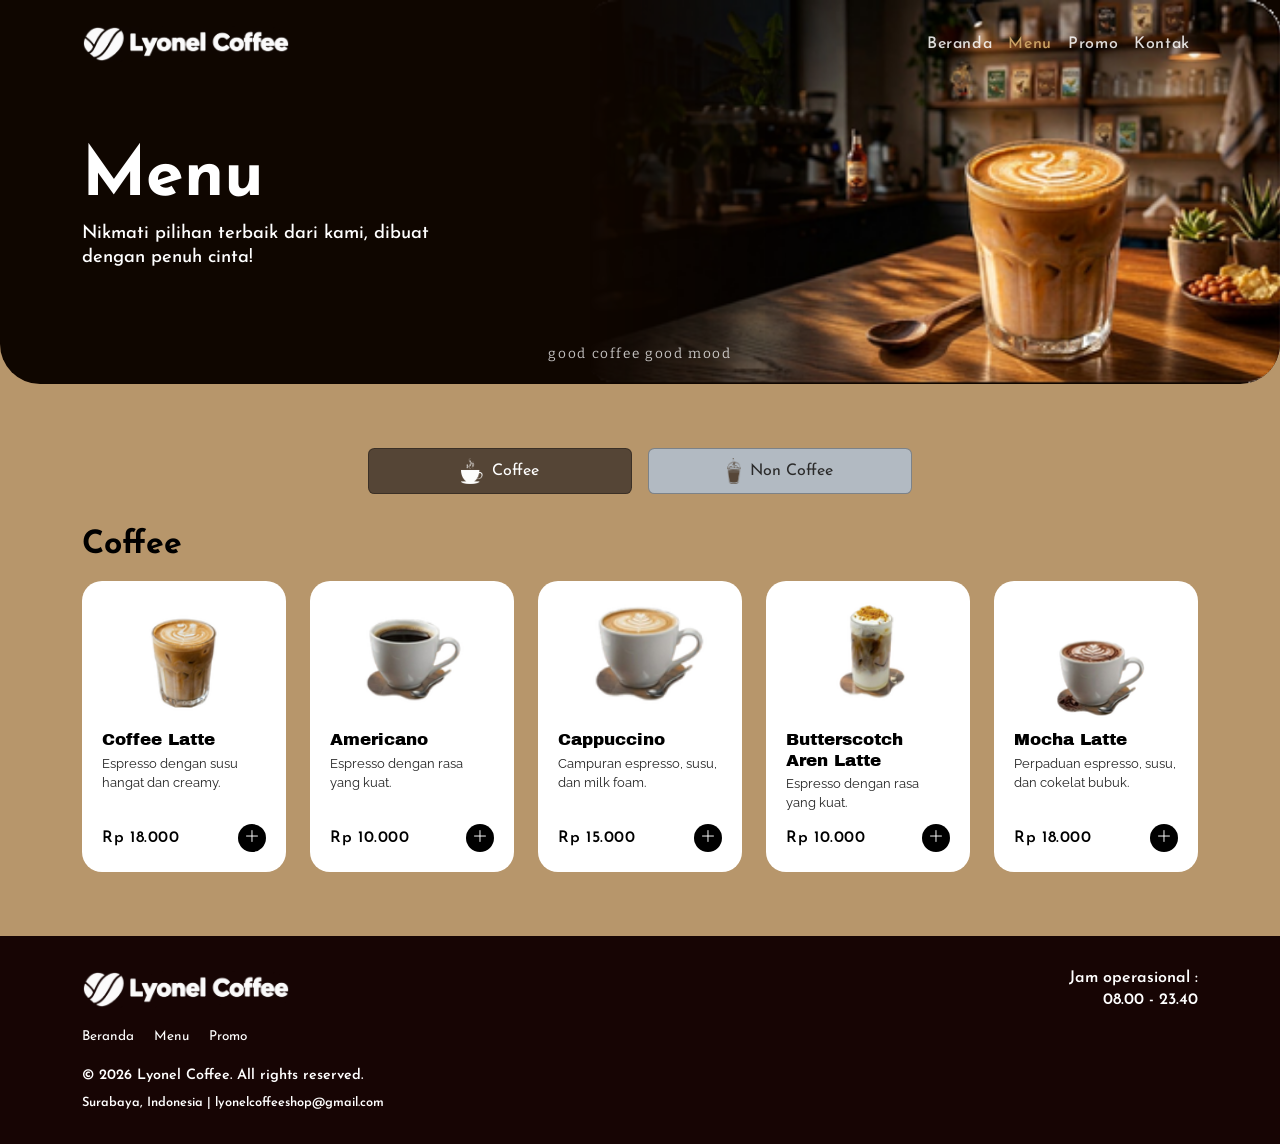
==== menu.html @ e07eecb4 "first commit" ====
<!DOCTYPE html>
<html lang="id">
<head>
  <meta charset="utf-8">
  <meta name="viewport" content="width=device-width, initial-scale=1">
  <title>Menu – Lyonel Coffee</title>
  <meta name="description" content="Daftar menu Lyonel Coffee: pilihan coffee dan non coffee lengkap dengan harga.">
  <meta name="theme-color" content="#0f0600">
  <link rel="icon" href="assets/img/brand/lyonel-coffee-logo.png" type="image/png">

  <!-- Fonts -->
  <link rel="preconnect" href="https://fonts.googleapis.com">
  <link rel="preconnect" href="https://fonts.gstatic.com" crossorigin>
  <link href="https://fonts.googleapis.com/css2?family=Abril+Fatface&family=Archivo+Black&family=Bitter:wght@600&family=Chelsea+Market&family=Josefin+Sans:wght@300;400;500;600;700&family=Raleway:wght@400;500&display=swap" rel="stylesheet">

  <!-- Bootstrap 5 + Bootstrap Icons -->
  <link href="https://cdn.jsdelivr.net/npm/bootstrap@5.3.3/dist/css/bootstrap.min.css" rel="stylesheet">
  <link href="https://cdn.jsdelivr.net/npm/bootstrap-icons@1.11.3/font/bootstrap-icons.min.css" rel="stylesheet">

  <link href="assets/css/style.css" rel="stylesheet">
</head>
<body>
  <a class="skip-link" href="#main">Lewati ke konten utama</a>

  <!-- ===== Hero + navigation ===== -->
  <header class="hero hero--compact">
    <nav class="site-nav navbar navbar-expand-lg navbar-dark" aria-label="Navigasi utama">
      <div class="container">
        <a class="navbar-brand" href="index.html" aria-label="Lyonel Coffee – beranda">
          <img class="site-nav__logo" src="assets/img/brand/lyonel-coffee-logo.png" alt="Lyonel Coffee" width="900" height="159">
        </a>
        <button class="navbar-toggler" type="button" data-bs-toggle="collapse" data-bs-target="#mainMenu"
                aria-controls="mainMenu" aria-expanded="false" aria-label="Buka menu navigasi">
          <i class="bi bi-list" aria-hidden="true"></i>
        </button>
        <div class="collapse navbar-collapse" id="mainMenu">
          <ul class="navbar-nav ms-auto align-items-lg-center">
            <li class="nav-item"><a class="nav-link" href="index.html">Beranda</a></li>
            <li class="nav-item"><a class="nav-link" href="menu.html" aria-current="page">Menu</a></li>
            <li class="nav-item"><a class="nav-link" href="index.html#promo">Promo</a></li>
            <li class="nav-item"><a class="nav-link" href="#kontak">Kontak</a></li>
          </ul>
        </div>
      </div>
    </nav>

    <div class="hero__media">
      <img src="assets/img/hero/hero-bg.png" alt="" width="366" height="200" fetchpriority="high">
    </div>

    <div class="container hero__body">
      <h1>Menu</h1>
      <p class="hero__text">Nikmati pilihan terbaik dari kami, dibuat dengan penuh cinta!</p>
    </div>
    <p class="hero__tagline">good coffee good mood</p>
  </header>

  <main id="main">
    <section class="section pb-0" aria-label="Daftar menu">
      <div class="container">
        <noscript>
          <p class="text-center">Aktifkan JavaScript untuk melihat daftar menu.</p>
        </noscript>

        <!-- Category tabs -->
        <div class="menu-tabs" id="menuTabs" role="tablist" aria-label="Kategori menu">
          <button class="menu-tab is-active" id="tab-coffee" type="button" role="tab"
                  data-category="coffee" aria-selected="true" aria-controls="menuPanels">
            <img class="icon-dark" src="assets/img/icons/icon-coffee.png" alt="" width="90" height="103">
            <img class="icon-light" src="assets/img/icons/icon-coffee-light.png" alt="" width="90" height="103">
            Coffee
          </button>
          <button class="menu-tab" id="tab-non-coffee" type="button" role="tab"
                  data-category="non-coffee" aria-selected="false" tabindex="-1" aria-controls="menuPanels">
            <img class="icon-dark" src="assets/img/icons/icon-non-coffee.png" alt="" width="62" height="116">
            <img class="icon-light" src="assets/img/icons/icon-non-coffee-light.png" alt="" width="62" height="116">
            Non Coffee
          </button>
        </div>

        <h2 class="menu-heading" id="menuHeading" aria-live="polite">Coffee</h2>

        <div id="menuPanels">
          <div data-menu-panel="coffee" role="tabpanel" aria-labelledby="tab-coffee">
            <div class="row justify-content-center g-3 g-lg-4"><!-- rendered by main.js --></div>
          </div>
          <div data-menu-panel="non-coffee" role="tabpanel" aria-labelledby="tab-non-coffee" hidden>
            <div class="row justify-content-center g-3 g-lg-4"><!-- rendered by main.js --></div>
          </div>
        </div>
      </div>
    </section>
  </main>

  <!-- ===== Product detail modal (filled by main.js) ===== -->
  <div class="modal fade product-modal" id="productModal" tabindex="-1" aria-labelledby="productModalTitle" aria-hidden="true">
    <div class="modal-dialog modal-dialog-centered modal-sm">
      <div class="modal-content">
        <div class="modal-header border-0 pb-0">
          <button type="button" class="btn-close ms-auto" data-bs-dismiss="modal" aria-label="Tutup"></button>
        </div>
        <div class="modal-body text-center pt-0">
          <img class="product-modal__image" data-modal-image src="assets/img/products/coffee-latte.png" alt="">
          <p class="product-modal__category" data-modal-category></p>
          <h2 class="modal-title product-modal__name" id="productModalTitle" data-modal-name></h2>
          <p class="product-modal__desc" data-modal-description></p>
          <p class="price product-modal__price mb-0" data-modal-price></p>
        </div>
      </div>
    </div>
  </div>

  <!-- ===== Footer ===== -->
  <footer class="site-footer" id="kontak">
    <div class="container">
      <div class="d-flex justify-content-between align-items-center gap-3">
        <a href="index.html" aria-label="Lyonel Coffee – beranda">
          <img class="site-footer__logo" src="assets/img/brand/lyonel-coffee-logo.png" alt="Lyonel Coffee" width="900" height="159" loading="lazy">
        </a>
        <p class="site-footer__hours text-end">Jam operasional :<br>08.00 - 23.40</p>
      </div>
      <ul class="site-footer__nav">
        <li><a href="index.html">Beranda</a></li>
        <li><a href="menu.html">Menu</a></li>
        <li><a href="index.html#promo">Promo</a></li>
      </ul>
      <p class="site-footer__copy">© 2026 Lyonel Coffee. All rights reserved.</p>
      <p class="site-footer__meta">Surabaya, Indonesia | <a href="mailto:lyonelcoffeeshop@gmail.com">lyonelcoffeeshop@gmail.com</a></p>
    </div>
  </footer>

  <script src="https://cdn.jsdelivr.net/npm/bootstrap@5.3.3/dist/js/bootstrap.bundle.min.js"></script>
  <script src="assets/js/products.js"></script>
  <script src="assets/js/main.js"></script>
</body>
</html>
---- assets/css/style.css ----
/* ==========================================================================
   Lyonel Coffee – stylesheet
   Sits on top of Bootstrap 5.3. Table of contents:
   1. Design tokens        5. Categories (Home)
   2. Base                 6. Best seller + product cards
   3. Navbar               7. Promo banners
   4. Hero                 8. Menu tabs
                           9. Modal · 10. Footer
   ========================================================================== */

/* 1. Design tokens ------------------------------------------------------ */
:root {
  /* Colour – sampled from the Canva references */
  --lc-tan: #b7966b;          /* page background */
  --lc-roast: #0f0600;        /* hero / dark photo tone */
  --lc-espresso: #170504;     /* footer */
  --lc-brown: #554536;        /* active tab, icon glyphs */
  --lc-slate: #b2bac2;        /* inactive tab */
  --lc-gold: #c9a063;         /* hero accent line */
  --lc-white: #fff;
  --lc-ink: #000;

  /* Typography – swap any family here and it updates site-wide */
  --font-slab: "Bitter", Georgia, serif;                         /* hero headline */
  --font-ui: "Josefin Sans", system-ui, sans-serif;              /* UI, prices, buttons */
  --font-text: "Raleway", system-ui, sans-serif;                 /* descriptions */
  --font-product: "Archivo Black", "Arial Black", sans-serif;    /* product names */
  --font-display: "Chelsea Market", Georgia, serif;              /* "Best Seller" */
  --font-promo: "Abril Fatface", Georgia, serif;                 /* "Gebyar Promo" */

  /* Shape & spacing */
  --radius-lg: 1.75rem;
  --radius-md: 1.25rem;
  --radius-sm: 0.4rem;
  --section-space: clamp(2rem, 5vw, 4rem);

  /* Bootstrap overrides */
  --bs-body-font-family: var(--font-ui);
  --bs-body-bg: var(--lc-tan);
  --bs-body-color: var(--lc-ink);
  --bs-border-radius: var(--radius-sm);
}

/* 2. Base --------------------------------------------------------------- */
html { scroll-padding-top: 1rem; }
@media (prefers-reduced-motion: no-preference) {
  html { scroll-behavior: smooth; }
}

body {
  display: flex;
  flex-direction: column;
  min-height: 100vh;
  overflow-x: clip;
}
main { flex: 1 0 auto; }

img { max-width: 100%; height: auto; }

:focus-visible {
  outline: 3px solid var(--lc-white);
  outline-offset: 3px;
  box-shadow: 0 0 0 5px var(--lc-ink);
}

.skip-link {
  position: absolute;
  left: 1rem;
  top: -4rem;
  z-index: 2000;
  padding: 0.5rem 1rem;
  background: var(--lc-white);
  color: var(--lc-ink);
  border-radius: var(--radius-sm);
}
.skip-link:focus { top: 1rem; }

.section { padding-block: var(--section-space); }

.section-title {
  margin: 0 0 1.5rem;
  text-align: center;
  font-family: var(--font-display);
  font-weight: 400;
  font-size: clamp(2rem, 6vw, 3rem);
  letter-spacing: 0.08em;
  text-transform: uppercase;
  color: var(--lc-white);
}

.price {
  font-family: var(--font-ui);
  font-weight: 600;
  font-size: 0.9rem;
  letter-spacing: 0.04em;
  white-space: nowrap;
}

/* The black "+" button used on every product card.
   The ::after enlarges the tap target to ~44px. */
.btn-add {
  position: relative;
  flex: none;
  display: grid;
  place-items: center;
  width: 1.75rem;
  height: 1.75rem;
  padding: 0;
  border: 0;
  border-radius: 50%;
  background: var(--lc-ink);
  color: var(--lc-white);
  font-size: 1rem;
  transition: transform 0.2s ease, background-color 0.2s ease;
}
.btn-add::after { content: ""; position: absolute; inset: -0.5rem; }
.btn-add:hover { background: var(--lc-brown); transform: scale(1.1); }

/* 3. Navbar (sits over the hero image) ---------------------------------- */
.site-nav {
  position: absolute;
  inset: 0 0 auto 0;
  z-index: 10;
  padding-block: 0.9rem;
}
.site-nav .navbar-brand { padding: 0; }
.site-nav__logo { display: block; width: 10.5rem; height: auto; }

.site-nav .navbar-toggler {
  border: 0;
  padding: 0.35rem 0.5rem;
  color: var(--lc-white);
  font-size: 1.75rem;
  line-height: 1;
}

/* Mobile menu panel */
.site-nav .navbar-collapse {
  margin-top: 0.75rem;
  padding: 0.75rem 1rem;
  border-radius: var(--radius-md);
  background: rgba(23, 5, 4, 0.94);
}
.site-nav .nav-link {
  padding: 0.7rem 0;
  font-weight: 500;
  letter-spacing: 0.04em;
  color: rgba(255, 255, 255, 0.85);
}
.site-nav .nav-link:hover,
.site-nav .nav-link[aria-current="page"] { color: var(--lc-gold); }

/* White pill button used in the hero and navbar */
.btn-lyonel {
  display: inline-flex;
  align-items: center;
  gap: 0.6rem;
  padding: 0.6rem 1.1rem;
  border: 0;
  border-radius: 0.7rem;
  background: var(--lc-white);
  color: var(--lc-ink);
  font-family: var(--font-ui);
  font-weight: 400;
  font-size: 1rem;
  text-decoration: none;
  transition: background-color 0.2s ease, color 0.2s ease;
}
.btn-lyonel i { transition: transform 0.2s ease; }
.btn-lyonel:hover { background: var(--lc-gold); color: var(--lc-ink); }
.btn-lyonel:hover i { transform: translateX(3px); }

@media (min-width: 992px) {
  .site-nav { padding-block: 1.5rem; }
  .site-nav__logo { width: 13rem; }
  .site-nav .navbar-collapse {
    margin-top: 0;
    padding: 0;
    background: none;
  }
  .site-nav .nav-link { padding: 0.5rem 1rem; }
  .site-nav .btn-lyonel { padding: 0.5rem 1.1rem; font-size: 0.95rem; }
}

/* 4. Hero --------------------------------------------------------------- */
.hero {
  position: relative;
  isolation: isolate;
  overflow: hidden;
  min-height: 17.5rem;
  border-radius: 0 0 var(--radius-lg) var(--radius-lg);
  background: var(--lc-roast);
  color: var(--lc-white);
}
.hero__media { position: absolute; inset: 0; z-index: -1; }
.hero__media img {
  width: 100%;
  height: 100%;
  object-fit: cover;
  object-position: 32% center;
}
/* keeps white text readable over the left side of the photo */
.hero__media::after {
  content: "";
  position: absolute;
  inset: 0;
  background: linear-gradient(90deg, rgba(15, 6, 0, 0.7) 0%, rgba(15, 6, 0, 0) 68%);
}

.hero__body {
  padding-top: 5.75rem;
  padding-bottom: 3rem;
}
.hero__lead {
  margin: 0 0 0.35rem;
  font-size: 1rem;
  font-weight: 300;
  letter-spacing: 0.04em;
  text-indent: 2.4rem;
}
.hero__title {
  margin: 0 0 1.25rem;
  font-family: var(--font-slab);
  font-weight: 600;
  font-size: clamp(1.15rem, 5.4vw, 1.5rem);
  line-height: 1.3;
  letter-spacing: 0.06em;
}
.hero__title span { display: block; }
.hero__title .is-accent { color: var(--lc-gold); }

.hero__tagline {
  position: absolute;
  inset: auto 0 0.7rem 0;
  margin: 0;
  text-align: center;
  font-family: var(--font-slab);
  font-size: 0.7rem;
  letter-spacing: 0.12em;
  color: rgba(255, 255, 255, 0.75);
}

/* Menu page: shorter hero with a large "Menu" heading */
.hero--compact .hero__body { padding-top: 6rem; padding-bottom: 3.25rem; }
.hero--compact h1 {
  margin: 0 0 0.6rem;
  font-family: var(--font-ui);
  font-weight: 700;
  font-size: clamp(2.4rem, 11vw, 3.25rem);
  line-height: 1;
}
.hero--compact p.hero__text {
  max-width: 14rem;
  margin: 0;
  font-size: 1rem;
  font-weight: 500;
  line-height: 1.35;
}

/* One orchestrated entrance: hero text only */
@media (prefers-reduced-motion: no-preference) {
  .hero__body > * { animation: hero-in 0.7s ease-out both; }
  .hero__body > :nth-child(2) { animation-delay: 0.08s; }
  .hero__body > :nth-child(3) { animation-delay: 0.16s; }
  @keyframes hero-in {
    from { opacity: 0; transform: translateY(0.75rem); }
    to { opacity: 1; transform: none; }
  }
}

/* Desktop: the supplied photo is only 366px wide, so it is shown in a
   limited panel on the right (fading into the dark hero) instead of being
   stretched across the whole screen. */
@media (min-width: 992px) {
  .hero { min-height: 33rem; border-radius: 0 0 2.5rem 2.5rem; }
  .hero--compact { min-height: 24rem; }
  .hero__media {
    inset: 0 0 0 auto;
    width: min(54%, 48rem);
    -webkit-mask-image: linear-gradient(90deg, transparent 0%, #000 38%);
    mask-image: linear-gradient(90deg, transparent 0%, #000 38%);
  }
  .hero__media::after { display: none; }
  .hero__media img { object-position: 70% center; }
  .hero__body { padding-top: 10.5rem; padding-bottom: 5rem; }
  .hero--compact .hero__body { padding-top: 9rem; padding-bottom: 4rem; }
  .hero__title { font-size: 2.4rem; margin-bottom: 2rem; }
  .hero__lead { font-size: 1.25rem; text-indent: 0; }
  .hero__tagline { font-size: 0.85rem; bottom: 1.25rem; }
  .hero--compact h1 { font-size: 4.25rem; }
  .hero--compact p.hero__text { max-width: 22rem; font-size: 1.15rem; }
}

/* 5. Categories (Home) -------------------------------------------------- */
.category-link {
  display: flex;
  flex-direction: column;
  align-items: center;
  gap: 0.6rem;
  color: var(--lc-ink);
  font-size: 0.95rem;
  text-decoration: none;
}
.category-link__circle {
  display: grid;
  place-items: center;
  width: 5.25rem;
  height: 5.25rem;
  border-radius: 50%;
  background: var(--lc-white);
  transition: transform 0.25s ease;
}
.category-link__circle img { height: 2.7rem; width: auto; }
.category-link:hover .category-link__circle { transform: scale(1.06); }
.category-link:hover { color: var(--lc-ink); }

@media (min-width: 992px) {
  .category-link__circle { width: 7.5rem; height: 7.5rem; }
  .category-link__circle img { height: 3.9rem; }
  .category-link { font-size: 1.05rem; }
}

/* 6. Best seller + product cards ---------------------------------------- */
.feature-card {
  overflow: hidden;
  height: 100%;
  border-radius: var(--radius-lg);
  background: var(--lc-white);
}
@media (min-width: 768px) {
  /* source photos are ~100px wide: cap the card so they are not over-stretched */
  .feature-card { width: 12.5rem; }
}
.feature-card__img {
  display: block;
  width: 100%;
  aspect-ratio: 97 / 112;
  object-fit: cover;
}
.feature-card__body { padding: 0.65rem 0.9rem 0.9rem; }
.feature-card__name {
  margin: 0 0 0.4rem;
  text-align: center;
  font-family: var(--font-ui);
  font-weight: 500;
  font-size: 0.95rem;
  letter-spacing: 0.1em;
  text-transform: lowercase;
}
.feature-card__row,
.product-card__row {
  display: flex;
  align-items: center;
  justify-content: space-between;
  gap: 0.5rem;
}

.link-more {
  display: inline-flex;
  align-items: center;
  gap: 0.5rem;
  margin-top: 1.5rem;
  font-size: 0.95rem;
  letter-spacing: 0.05em;
  color: var(--lc-ink);
  text-decoration: none;
}
.link-more:hover { text-decoration: underline; text-underline-offset: 0.3em; }

.product-card {
  display: flex;
  flex-direction: column;
  height: 100%;
  padding: 0.9rem 1rem 1rem;
  border-radius: var(--radius-md);
  background: var(--lc-white);
}
.product-card__img {
  display: block;
  width: 100%;
  height: 6.5rem;
  margin-bottom: 0.75rem;
  object-fit: contain;
  transition: transform 0.3s ease;
}
.product-card:hover .product-card__img { transform: scale(1.05); }
.product-card__name {
  margin: 0 0 0.3rem;
  font-family: var(--font-product);
  font-weight: 400;
  font-size: 0.95rem;
  line-height: 1.2;
}
.product-card__desc {
  margin: 0 0 0.75rem;
  font-family: var(--font-text);
  font-size: 0.75rem;
  line-height: 1.4;
  color: #222;
}
.product-card__row { margin-top: auto; }

@media (min-width: 992px) {
  .product-card { padding: 1.1rem 1.25rem 1.25rem; }
  .product-card__img { height: 7.5rem; }
  .product-card__name { font-size: 1.05rem; }
  .product-card__desc { font-size: 0.82rem; }
  .price { font-size: 1rem; }
}

/* 7. Promo banners ------------------------------------------------------ */
.promo-wrap { position: relative; container-type: inline-size; }
.promo {
  position: relative;
  overflow: hidden;
  aspect-ratio: 288 / 161;
  border-radius: var(--radius-md);
  background: var(--lc-roast);
  color: var(--lc-white);
}
.promo__img { position: absolute; inset: 0; width: 100%; height: 100%; object-fit: cover; }

.promo__head {
  position: absolute;
  top: 6cqi;
  left: 5cqi;
  display: flex;
  align-items: center;
  gap: 2.5cqi;
  font-size: clamp(0.7rem, 3.6cqi, 1.1rem);
  letter-spacing: 0.02em;
}
.promo__head h3 { margin: 0; font: inherit; text-transform: uppercase; }
.promo__badge {
  display: grid;
  place-items: center;
  width: 9cqi;
  height: 9cqi;
  min-width: 1.75rem;
  min-height: 1.75rem;
  border-radius: 50%;
  background: var(--lc-white);
  color: var(--lc-ink);
  font-size: 1.1em;
}
.promo__text {
  position: absolute;
  top: 50%;
  right: 3cqi;
  width: 36cqi;
  margin: 0;
  transform: translateY(-50%);
  text-align: center;
  font-size: clamp(0.62rem, 3cqi, 0.95rem);
  font-weight: 300;
  line-height: 1.55;
  text-shadow: 0 1px 6px rgba(0, 0, 0, 0.6);
}
/* mirrored variant (second banner) */
.promo--reverse .promo__head { left: auto; right: 5cqi; flex-direction: row-reverse; }
.promo--reverse .promo__text { right: auto; left: 3cqi; }

.promo-label {
  position: absolute;
  z-index: 2;
  margin: 0;
  font-family: var(--font-promo);
  font-weight: 400;
  font-size: clamp(1.3rem, 7cqi, 2.2rem);
  line-height: 1;
  letter-spacing: 0.03em;
  text-transform: uppercase;
  color: var(--lc-white);
  pointer-events: none;
}
.promo-label--right { top: -1.6rem; right: 0.6rem; transform: rotate(10deg); transform-origin: right bottom; }
.promo-label--left { top: -1.9rem; left: 0.4rem; transform: rotate(-14deg); transform-origin: left bottom; }

/* 8. Menu tabs ---------------------------------------------------------- */
.menu-tabs {
  display: grid;
  grid-template-columns: 1fr 1fr;
  gap: 1rem;
  max-width: 34rem;
  margin-inline: auto;
}
.menu-tab {
  display: flex;
  align-items: center;
  justify-content: center;
  gap: 0.6rem;
  min-height: 2.9rem;
  padding: 0.4rem 0.75rem;
  border: 1px solid rgba(0, 0, 0, 0.3);
  border-radius: var(--radius-sm);
  background: var(--lc-slate);
  color: #2b2b2b;
  font-family: var(--font-ui);
  font-size: 1rem;
  transition: background-color 0.2s ease, color 0.2s ease;
}
.menu-tab img { height: 1.6rem; width: auto; }
.menu-tab .icon-light { display: none; }
.menu-tab:hover { background: #c4cad1; }
.menu-tab.is-active { background: var(--lc-brown); color: var(--lc-white); }
.menu-tab.is-active:hover { background: var(--lc-brown); }
.menu-tab.is-active .icon-dark { display: none; }
.menu-tab.is-active .icon-light { display: block; }

.menu-heading {
  margin: 2rem 0 1rem;
  font-family: var(--font-ui);
  font-weight: 700;
  font-size: clamp(1.6rem, 5vw, 2rem);
}

/* 9. Product modal ------------------------------------------------------ */
.product-modal .modal-content { border: 0; border-radius: var(--radius-md); overflow: hidden; }
.product-modal__image { display: block; margin: 0 auto 1rem; width: 9rem; height: 9rem; object-fit: contain; }
.product-modal__category {
  margin: 0 0 0.25rem;
  font-size: 0.85rem;
  letter-spacing: 0.05em;
  color: var(--lc-brown);
}
.product-modal__name { font-family: var(--font-product); font-weight: 400; font-size: 1.35rem; }
.product-modal__desc { font-family: var(--font-text); }
.product-modal__price { font-size: 1.25rem; }

/* 10. Footer ------------------------------------------------------------ */
.site-footer {
  margin-top: var(--section-space);
  padding-block: 1.25rem 1.5rem;
  background: var(--lc-espresso);
  color: var(--lc-white);
}
.site-footer__logo { display: block; width: 10.5rem; height: auto; }
.site-footer__hours { margin: 0; font-weight: 600; font-size: 0.9rem; line-height: 1.35; }
.site-footer__copy { margin: 1.1rem 0 0.35rem; font-weight: 600; font-size: 0.85rem; }
.site-footer__meta { margin: 0; font-size: 0.7rem; font-weight: 600; }
.site-footer a { color: inherit; text-decoration: none; }
.site-footer a:hover { color: var(--lc-gold); text-decoration: underline; text-underline-offset: 0.2em; }
.site-footer__nav { display: flex; flex-wrap: wrap; gap: 0.25rem 1.25rem; margin: 1rem 0 0; padding: 0; list-style: none; font-size: 0.85rem; }

@media (min-width: 992px) {
  .site-footer { padding-block: 2rem; }
  .site-footer__logo { width: 13rem; }
  .site-footer__hours { font-size: 1rem; }
  .site-footer__copy { font-size: 0.9rem; }
  .site-footer__meta { font-size: 0.8rem; }
}
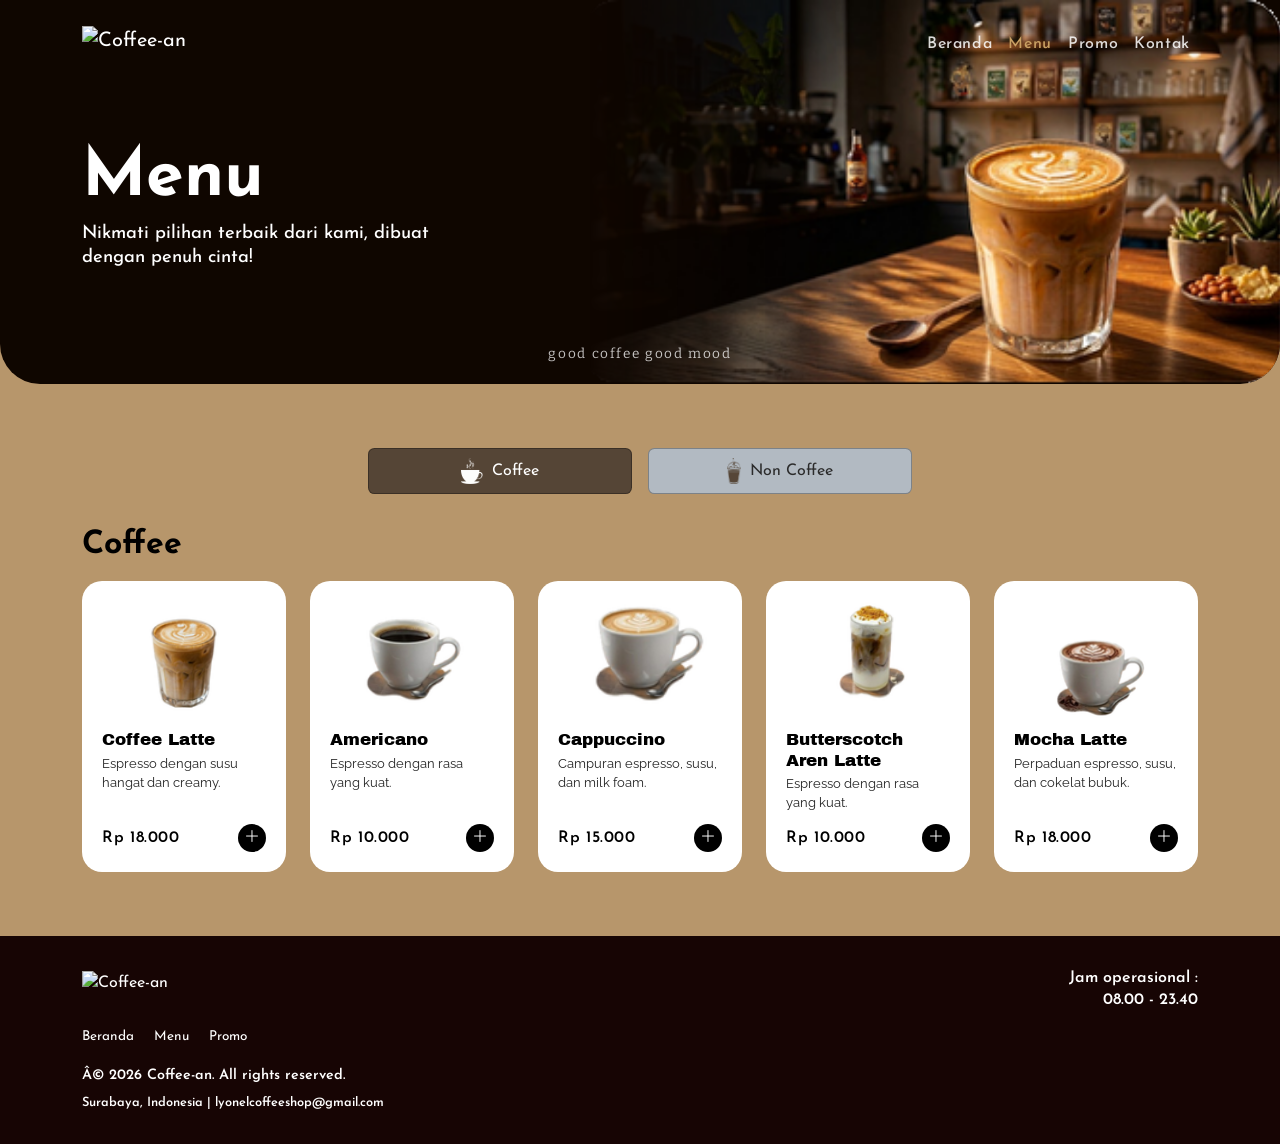
==== commit 1ebe052a: "Update branding from Lyonel Coffee to Coffee-an" ====
--- a/menu.html
+++ b/menu.html
@@ -3,10 +3,10 @@
 <head>
   <meta charset="utf-8">
   <meta name="viewport" content="width=device-width, initial-scale=1">
-  <title>Menu – Lyonel Coffee</title>
-  <meta name="description" content="Daftar menu Lyonel Coffee: pilihan coffee dan non coffee lengkap dengan harga.">
+  <title>Menu â€“ Coffee-an</title>
+  <meta name="description" content="Daftar menu Coffee-an: pilihan coffee dan non coffee lengkap dengan harga.">
   <meta name="theme-color" content="#0f0600">
-  <link rel="icon" href="assets/img/brand/lyonel-coffee-logo.png" type="image/png">
+  <link rel="icon" href="assets/img/brand/coffeean.png" type="image/png">
 
   <!-- Fonts -->
   <link rel="preconnect" href="https://fonts.googleapis.com">
@@ -26,8 +26,8 @@
   <header class="hero hero--compact">
     <nav class="site-nav navbar navbar-expand-lg navbar-dark" aria-label="Navigasi utama">
       <div class="container">
-        <a class="navbar-brand" href="index.html" aria-label="Lyonel Coffee – beranda">
-          <img class="site-nav__logo" src="assets/img/brand/lyonel-coffee-logo.png" alt="Lyonel Coffee" width="900" height="159">
+        <a class="navbar-brand" href="index.html" aria-label="Coffee-an â€“ beranda">
+          <img class="site-nav__logo" src="assets/img/brand/coffeean.png" alt="Coffee-an" width="900" height="159">
         </a>
         <button class="navbar-toggler" type="button" data-bs-toggle="collapse" data-bs-target="#mainMenu"
                 aria-controls="mainMenu" aria-expanded="false" aria-label="Buka menu navigasi">
@@ -114,8 +114,8 @@
   <footer class="site-footer" id="kontak">
     <div class="container">
       <div class="d-flex justify-content-between align-items-center gap-3">
-        <a href="index.html" aria-label="Lyonel Coffee – beranda">
-          <img class="site-footer__logo" src="assets/img/brand/lyonel-coffee-logo.png" alt="Lyonel Coffee" width="900" height="159" loading="lazy">
+        <a href="index.html" aria-label="Coffee-an â€“ beranda">
+          <img class="site-footer__logo" src="assets/img/brand/coffeean.png" alt="Coffee-an" width="900" height="159" loading="lazy">
         </a>
         <p class="site-footer__hours text-end">Jam operasional :<br>08.00 - 23.40</p>
       </div>
@@ -124,7 +124,7 @@
         <li><a href="menu.html">Menu</a></li>
         <li><a href="index.html#promo">Promo</a></li>
       </ul>
-      <p class="site-footer__copy">© 2026 Lyonel Coffee. All rights reserved.</p>
+      <p class="site-footer__copy">Â© 2026 Coffee-an. All rights reserved.</p>
       <p class="site-footer__meta">Surabaya, Indonesia | <a href="mailto:lyonelcoffeeshop@gmail.com">lyonelcoffeeshop@gmail.com</a></p>
     </div>
   </footer>
